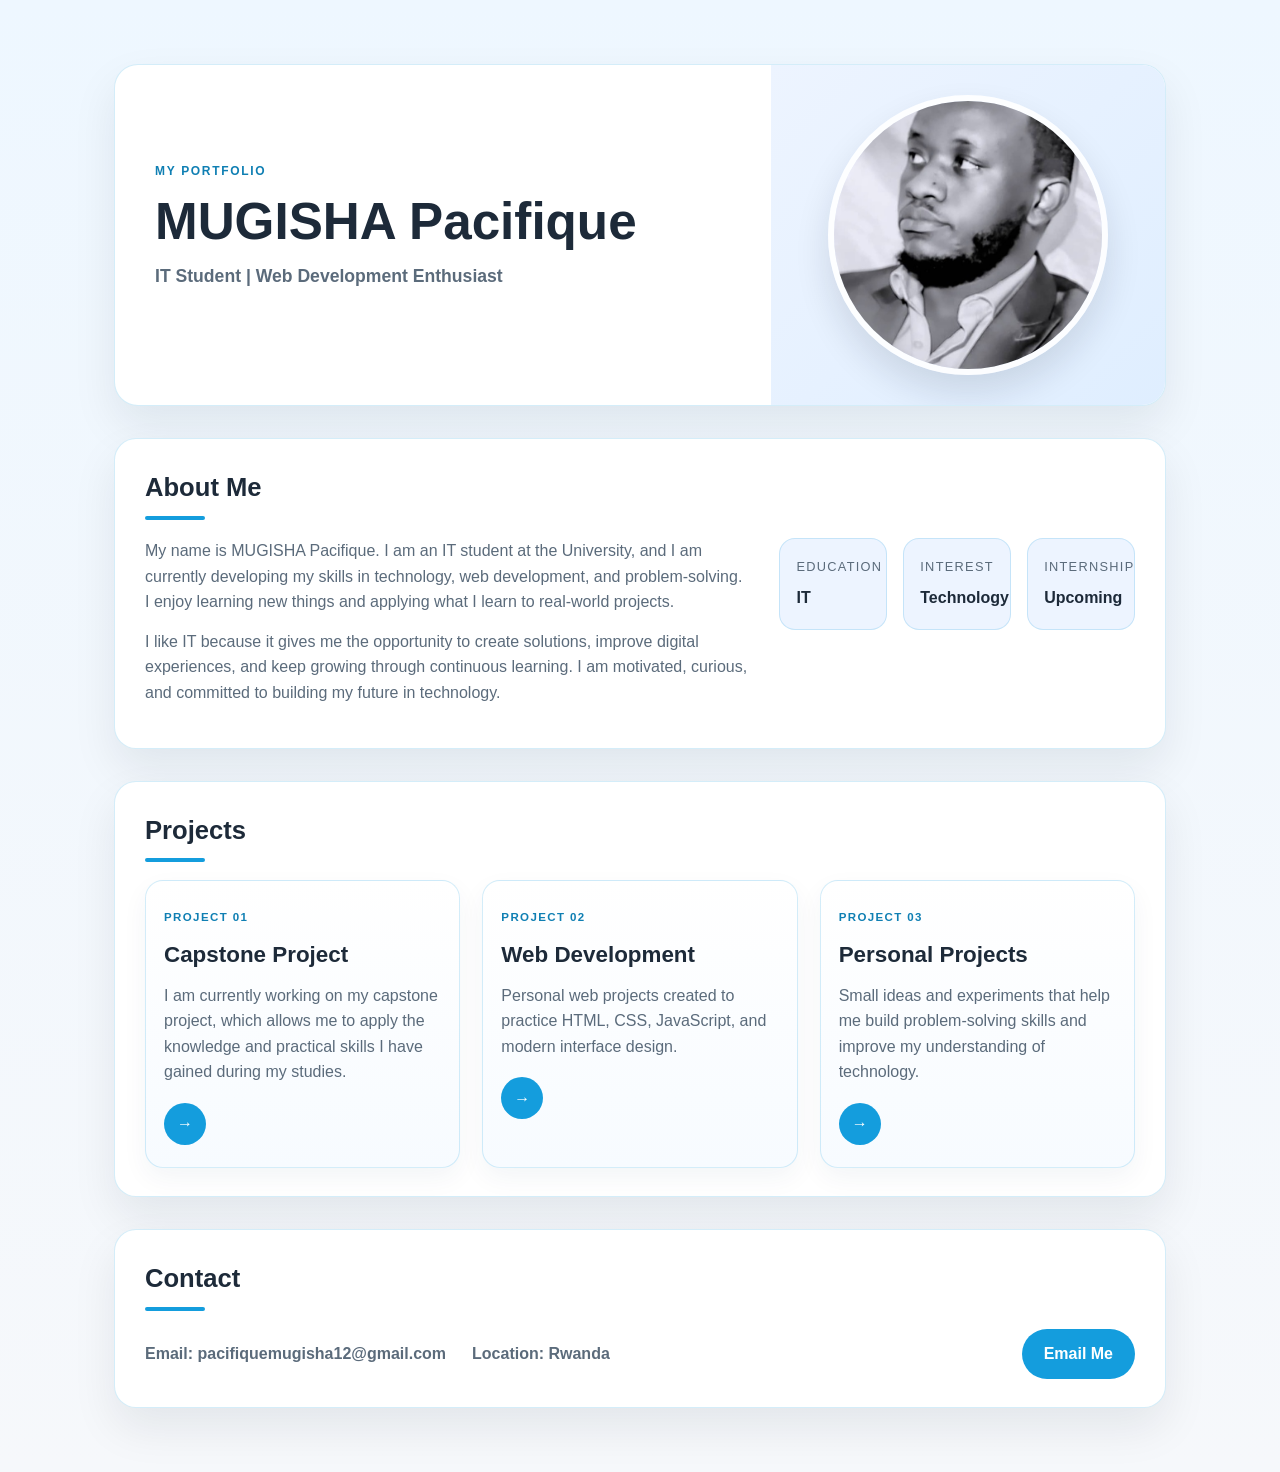
==== index.html @ 34d7d34f "Update portfolio design" ====
<!DOCTYPE html>
<html lang="en">

<head>
    <meta charset="UTF-8">
    <meta name="viewport" content="width=device-width, initial-scale=1.0">
    <title>MUGISHA Pacifique | My Portfolio</title>
    <style>
        :root {
            --bg: #f4f7fb;
            --panel: #ffffff;
            --panel-alt: #edf4ff;
            --text: #1d2a39;
            --muted: #5b6b7b;
            --primary: #149ddd;
            --primary-dark: #0f7fb3;
            --line: rgba(20, 157, 221, 0.18);
            --shadow: 0 20px 45px rgba(17, 24, 39, 0.08);
        }

        * { box-sizing: border-box; }

        html {
            scroll-behavior: smooth;
        }

        body {
            margin: 0;
            font-family: Arial, Helvetica, sans-serif;
            background: linear-gradient(180deg, #eef7ff 0%, #f6f8fb 100%);
            color: var(--text);
            line-height: 1.6;
        }

        img {
            max-width: 100%;
            display: block;
        }

        a {
            text-decoration: none;
            color: var(--primary-dark);
        }

        .portfolio-shell {
            max-width: 1100px;
            margin: 40px auto;
            padding: 24px;
        }

        .intro {
            display: grid;
            grid-template-columns: 1.5fr 0.9fr;
            align-items: center;
            background: var(--panel);
            border: 1px solid var(--line);
            border-radius: 24px;
            box-shadow: var(--shadow);
            overflow: hidden;
        }

        .title-block {
            padding: 48px 40px;
        }

        .eyebrow {
            color: var(--primary-dark);
            text-transform: uppercase;
            letter-spacing: 0.14em;
            font-weight: 700;
            font-size: 12px;
            margin: 0 0 12px;
        }

        h1 {
            font-size: clamp(2.2rem, 4vw, 4rem);
            margin: 0;
            line-height: 1.15;
            color: var(--text);
        }

        .subtitle {
            margin-top: 10px;
            font-size: 1.1rem;
            color: var(--muted);
            font-weight: 600;
        }

        .profile-card {
            position: relative;
            min-height: 260px;
            background: linear-gradient(135deg, var(--panel-alt), #dfeeff);
            display: flex;
            align-items: center;
            justify-content: center;
            padding: 30px;
        }

        .profile-card img {
            width: min(280px, 100%);
            height: 280px;
            object-fit: cover;
            border-radius: 50%;
            border: 6px solid rgba(255,255,255,0.9);
            box-shadow: 0 18px 35px rgba(17, 24, 39, 0.12);
        }

        .section {
            margin-top: 32px;
            background: var(--panel);
            border: 1px solid var(--line);
            border-radius: 22px;
            box-shadow: var(--shadow);
            padding: 28px 30px;
        }

        .section-heading {
            margin: 0 0 18px;
            font-size: clamp(1.5rem, 2vw, 2rem);
            color: var(--text);
            position: relative;
            display: inline-block;
        }

        .section-heading::after {
            content: "";
            display: block;
            width: 60px;
            height: 4px;
            background: var(--primary);
            border-radius: 99px;
            margin-top: 8px;
        }

        .about-grid {
            display: grid;
            grid-template-columns: 1.7fr 1fr;
            gap: 30px;
            align-items: start;
        }

        .about-copy p {
            color: var(--muted);
            margin: 0 0 14px;
        }

        .meta-grid {
            display: grid;
            grid-template-columns: repeat(3, minmax(0, 1fr));
            gap: 16px;
        }

        .meta-item {
            background: var(--panel-alt);
            border: 1px solid var(--line);
            border-radius: 16px;
            padding: 18px 16px;
        }

        .meta-item span {
            display: block;
            font-size: 0.8rem;
            text-transform: uppercase;
            letter-spacing: 0.1em;
            color: var(--muted);
            margin-bottom: 8px;
        }

        .meta-item strong {
            display: block;
            color: var(--text);
            font-size: 1rem;
        }

        .project-grid {
            display: grid;
            grid-template-columns: repeat(3, minmax(0, 1fr));
            gap: 22px;
        }

        .project-card {
            background: linear-gradient(180deg, #ffffff, #f7fbff);
            border: 1px solid var(--line);
            border-radius: 18px;
            padding: 22px 18px;
            box-shadow: 0 10px 26px rgba(18, 55, 94, 0.05);
        }

        .project-number {
            display: inline-block;
            margin-bottom: 10px;
            font-size: 0.72rem;
            letter-spacing: 0.12em;
            text-transform: uppercase;
            color: var(--primary-dark);
            font-weight: 700;
        }

        .project-card h3 {
            margin: 0 0 10px;
            font-size: 1.4rem;
        }

        .project-card p {
            color: var(--muted);
            margin: 0 0 18px;
        }

        .project-link {
            display: inline-flex;
            align-items: center;
            justify-content: center;
            width: 42px;
            height: 42px;
            border-radius: 50%;
            background: var(--primary);
            color: #fff;
            font-weight: bold;
            transition: 0.2s ease;
        }

        .project-link:hover {
            background: var(--primary-dark);
        }

        .contact-box {
            display: flex;
            flex-wrap: wrap;
            justify-content: space-between;
            gap: 20px;
            align-items: center;
        }

        .contact-details {
            display: flex;
            flex-wrap: wrap;
            gap: 26px;
            color: var(--muted);
        }

        .contact-details a,
        .contact-details span {
            color: var(--muted);
            font-weight: 600;
        }

        .button {
            display: inline-block;
            background: var(--primary);
            color: #fff;
            padding: 12px 22px;
            border-radius: 999px;
            font-weight: 700;
            transition: 0.2s ease;
        }

        .button:hover {
            background: var(--primary-dark);
            color: #fff;
        }

        @media (max-width: 800px) {
            .intro,
            .about-grid,
            .project-grid {
                grid-template-columns: 1fr;
            }

            .portfolio-shell {
                margin: 20px auto;
                padding: 12px;
            }

            .title-block {
                padding: 28px 22px;
            }

            .meta-grid {
                grid-template-columns: 1fr;
            }
        }
    </style>
</head>

<body>
    <main class="portfolio-shell">
        <header class="intro">
            <div class="title-block">
                <p class="eyebrow">My Portfolio</p>
                <h1>MUGISHA Pacifique</h1>
                <p class="subtitle">IT Student | Web Development Enthusiast</p>
            </div>

            <div class="profile-card">
                <img src="profile.jpeg" alt="MUGISHA Pacifique">
            </div>
        </header>

        <section class="section about">
            <h2 class="section-heading">About Me</h2>

            <div class="about-grid">
                <div class="about-copy">
                    <p>
                        My name is MUGISHA Pacifique. I am an IT student at the University,
                        and I am currently developing my skills in technology, web development,
                        and problem-solving. I enjoy learning new things and applying what I learn
                        to real-world projects.
                    </p>
                    <p>
                        I like IT because it gives me the opportunity to create solutions,
                        improve digital experiences, and keep growing through continuous learning.
                        I am motivated, curious, and committed to building my future in technology.
                    </p>
                </div>

                <div class="meta-grid">
                    <div class="meta-item">
                        <span>Education</span>
                        <strong>IT</strong>
                    </div>

                    <div class="meta-item">
                        <span>Interest</span>
                        <strong>Technology</strong>
                    </div>

                    <div class="meta-item">
                        <span>Internship</span>
                        <strong>Upcoming</strong>
                    </div>
                </div>
            </div>
        </section>

        <section class="section projects">
            <h2 class="section-heading">Projects</h2>

            <div class="project-grid">
                <article class="project-card">
                    <span class="project-number">Project 01</span>
                    <h3>Capstone Project</h3>
                    <p>
                        I am currently working on my capstone project, which allows me to
                        apply the knowledge and practical skills I have gained during my studies.
                    </p>
                    <a href="#" class="project-link" aria-label="Open capstone project">→</a>
                </article>

                <article class="project-card">
                    <span class="project-number">Project 02</span>
                    <h3>Web Development</h3>
                    <p>
                        Personal web projects created to practice HTML, CSS, JavaScript, and
                        modern interface design.
                    </p>
                    <a href="#" class="project-link" aria-label="Open web development project">→</a>
                </article>

                <article class="project-card">
                    <span class="project-number">Project 03</span>
                    <h3>Personal Projects</h3>
                    <p>
                        Small ideas and experiments that help me build problem-solving skills and
                        improve my understanding of technology.
                    </p>
                    <a href="#" class="project-link" aria-label="Open personal project">→</a>
                </article>
            </div>
        </section>

        <section class="section contact">
            <h2 class="section-heading">Contact</h2>

            <div class="contact-box">
                <div class="contact-details">
                    <span>Email: <a href="mailto:pacifiquemugisha12@gmail.com">pacifiquemugisha12@gmail.com</a></span>
                    <span>Location: Rwanda</span>
                </div>

                <a href="mailto:pacifiquemugisha12@gmail.com" class="button">Email Me</a>
            </div>
        </section>
    </main>
</body>

</html>
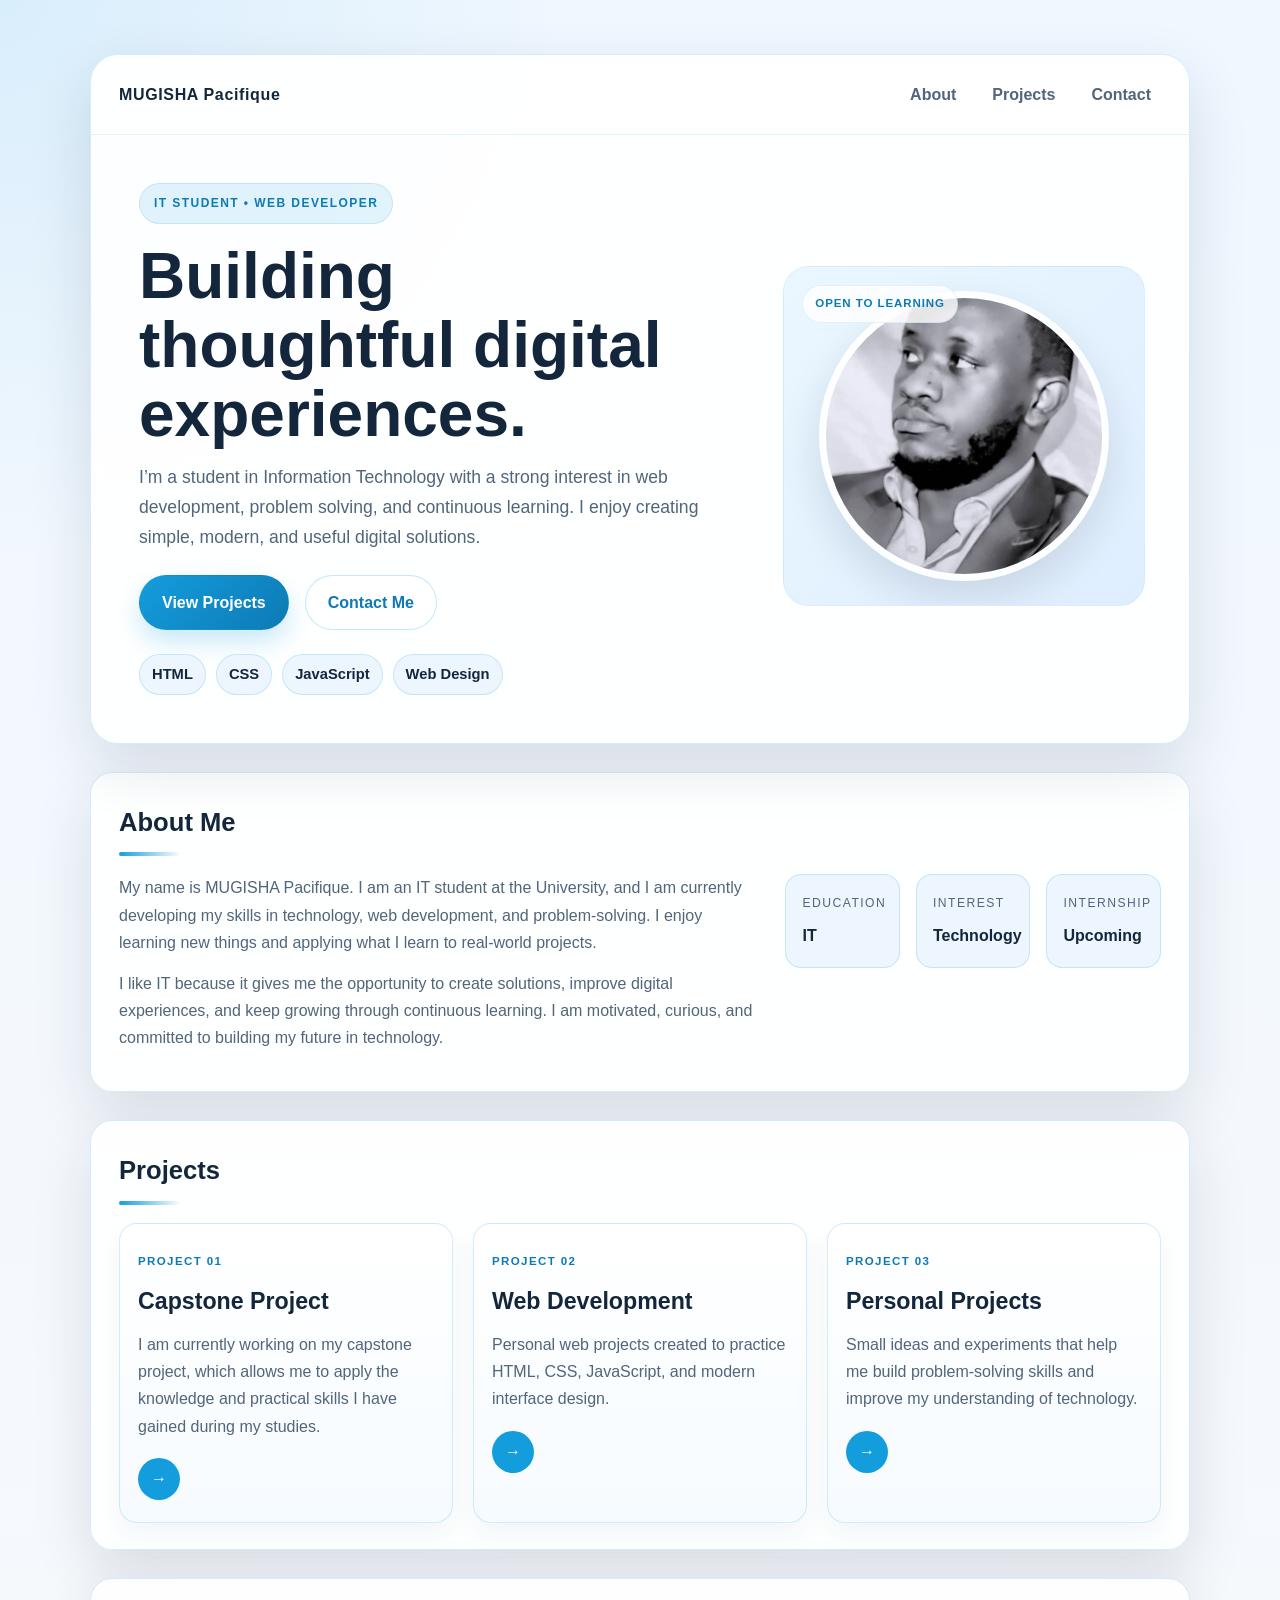
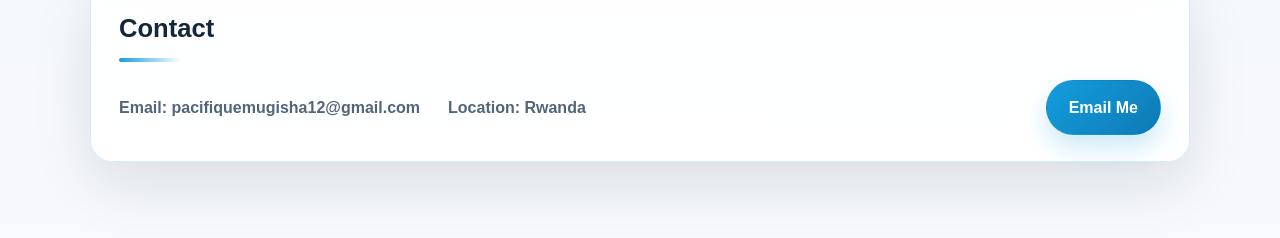
==== commit 3a659a28: "Polish portfolio and add README" ====
--- a/index.html
+++ b/index.html
@@ -7,15 +7,18 @@
     <title>MUGISHA Pacifique | My Portfolio</title>
     <style>
         :root {
-            --bg: #f4f7fb;
-            --panel: #ffffff;
-            --panel-alt: #edf4ff;
-            --text: #1d2a39;
-            --muted: #5b6b7b;
+            --bg: #f3f7fb;
+            --panel: rgba(255, 255, 255, 0.9);
+            --panel-strong: #ffffff;
+            --panel-alt: #edf5ff;
+            --text: #14263b;
+            --muted: #52657a;
             --primary: #149ddd;
-            --primary-dark: #0f7fb3;
+            --primary-strong: #0d7ab4;
+            --primary-soft: rgba(20, 157, 221, 0.12);
             --line: rgba(20, 157, 221, 0.18);
-            --shadow: 0 20px 45px rgba(17, 24, 39, 0.08);
+            --shadow: 0 22px 60px rgba(15, 36, 60, 0.12);
+            --radius: 22px;
         }
 
         * { box-sizing: border-box; }
@@ -27,9 +30,11 @@
         body {
             margin: 0;
             font-family: Arial, Helvetica, sans-serif;
-            background: linear-gradient(180deg, #eef7ff 0%, #f6f8fb 100%);
+            background:
+                radial-gradient(circle at top left, rgba(20,157,221,0.10), transparent 25%),
+                linear-gradient(180deg, #eff7ff 0%, #f7f9fc 100%);
             color: var(--text);
-            line-height: 1.6;
+            line-height: 1.7;
         }
 
         img {
@@ -39,84 +44,209 @@
 
         a {
             text-decoration: none;
-            color: var(--primary-dark);
+            color: var(--primary-strong);
         }
 
         .portfolio-shell {
-            max-width: 1100px;
-            margin: 40px auto;
-            padding: 24px;
+            max-width: 1140px;
+            margin: 36px auto;
+            padding: 18px 20px 40px;
         }
 
         .intro {
-            display: grid;
-            grid-template-columns: 1.5fr 0.9fr;
-            align-items: center;
             background: var(--panel);
             border: 1px solid var(--line);
-            border-radius: 24px;
+            border-radius: 28px;
             box-shadow: var(--shadow);
             overflow: hidden;
+            backdrop-filter: blur(6px);
+        }
+
+        .topbar {
+            display: flex;
+            align-items: center;
+            justify-content: space-between;
+            gap: 18px;
+            padding: 18px 28px;
+            border-bottom: 1px solid rgba(20, 157, 221, 0.12);
+            background: rgba(255,255,255,0.42);
+        }
+
+        .brand {
+            font-weight: 800;
+            letter-spacing: 0.04em;
+            color: var(--text);
+        }
+
+        .nav-links {
+            display: flex;
+            gap: 16px;
+            flex-wrap: wrap;
+        }
+
+        .nav-links a {
+            color: var(--muted);
+            font-weight: 600;
+            padding: 8px 10px;
+            border-radius: 999px;
+            transition: all 0.2s ease;
+        }
+
+        .nav-links a:hover {
+            background: var(--primary-soft);
+            color: var(--primary-strong);
+        }
+
+        .hero-grid {
+            display: grid;
+            grid-template-columns: 1.5fr 0.95fr;
+            align-items: center;
+            gap: 14px;
+            padding: 18px 24px 24px;
         }
 
         .title-block {
-            padding: 48px 40px;
+            padding: 30px 24px 24px;
         }
 
         .eyebrow {
-            color: var(--primary-dark);
+            display: inline-block;
+            background: var(--primary-soft);
+            color: var(--primary-strong);
+            border: 1px solid rgba(20,157,221,0.14);
+            border-radius: 999px;
+            padding: 9px 14px;
+            font-size: 12px;
+            font-weight: 700;
+            letter-spacing: 0.12em;
             text-transform: uppercase;
-            letter-spacing: 0.14em;
+            margin-bottom: 18px;
+        }
+
+        h1 {
+            font-size: clamp(2.3rem, 5vw, 4.2rem);
+            line-height: 1.08;
+            margin: 0;
+            color: var(--text);
+        }
+
+        .subtitle {
+            margin-top: 14px;
+            font-size: 1.1rem;
+            color: var(--muted);
+            max-width: 640px;
+            font-weight: 500;
+        }
+
+        .cta-row {
+            display: flex;
+            align-items: center;
+            flex-wrap: wrap;
+            gap: 16px;
+            margin-top: 22px;
+        }
+
+        .button {
+            display: inline-flex;
+            align-items: center;
+            justify-content: center;
+            padding: 13px 22px;
+            border-radius: 999px;
             font-weight: 700;
-            font-size: 12px;
-            margin: 0 0 12px;
-        }
-
-        h1 {
-            font-size: clamp(2.2rem, 4vw, 4rem);
-            margin: 0;
-            line-height: 1.15;
+            transition: 0.2s ease;
+            border: 1px solid transparent;
+        }
+
+        .button.primary {
+            background: linear-gradient(135deg, var(--primary), var(--primary-strong));
+            color: #fff;
+            box-shadow: 0 12px 25px rgba(20,157,221,0.22);
+        }
+
+        .button.primary:hover {
+            transform: translateY(-1px);
+            box-shadow: 0 14px 28px rgba(20,157,221,0.28);
+        }
+
+        .button.ghost {
+            border-color: rgba(20,157,221,0.24);
+            background: rgba(255,255,255,0.7);
+            color: var(--primary-strong);
+        }
+
+        .button.ghost:hover {
+            background: var(--primary-soft);
+        }
+
+        .highlights {
+            list-style: none;
+            display: flex;
+            flex-wrap: wrap;
+            gap: 10px;
+            padding: 0;
+            margin: 24px 0 0;
+        }
+
+        .highlights li {
+            background: var(--panel-alt);
+            border: 1px solid var(--line);
             color: var(--text);
-        }
-
-        .subtitle {
-            margin-top: 10px;
-            font-size: 1.1rem;
-            color: var(--muted);
             font-weight: 600;
+            padding: 7px 12px;
+            border-radius: 999px;
+            font-size: 0.92rem;
         }
 
         .profile-card {
             position: relative;
-            min-height: 260px;
-            background: linear-gradient(135deg, var(--panel-alt), #dfeeff);
+            min-height: 300px;
             display: flex;
             align-items: center;
             justify-content: center;
-            padding: 30px;
+            padding: 24px;
+            background: linear-gradient(135deg, #eaf7ff, #dfeeff);
+            border-radius: 26px;
+            border: 1px solid rgba(20,157,221,0.08);
+            margin: 20px;
+            overflow: hidden;
+        }
+
+        .badge {
+            position: absolute;
+            top: 18px;
+            left: 18px;
+            background: rgba(255,255,255,0.8);
+            color: var(--primary-strong);
+            border: 1px solid rgba(20,157,221,0.12);
+            padding: 8px 12px;
+            border-radius: 999px;
+            font-size: 0.72rem;
+            font-weight: 700;
+            letter-spacing: 0.08em;
+            text-transform: uppercase;
         }
 
         .profile-card img {
-            width: min(280px, 100%);
-            height: 280px;
+            width: min(290px, 100%);
+            height: 290px;
             object-fit: cover;
             border-radius: 50%;
-            border: 6px solid rgba(255,255,255,0.9);
-            box-shadow: 0 18px 35px rgba(17, 24, 39, 0.12);
+            border: 7px solid rgba(255,255,255,0.94);
+            box-shadow: 0 18px 40px rgba(17, 24, 39, 0.12);
         }
 
         .section {
-            margin-top: 32px;
+            margin-top: 28px;
             background: var(--panel);
             border: 1px solid var(--line);
-            border-radius: 22px;
+            border-radius: var(--radius);
             box-shadow: var(--shadow);
-            padding: 28px 30px;
+            padding: 28px 28px 26px;
         }
 
         .section-heading {
             margin: 0 0 18px;
-            font-size: clamp(1.5rem, 2vw, 2rem);
+            font-size: clamp(1.6rem, 2vw, 2.1rem);
             color: var(--text);
             position: relative;
             display: inline-block;
@@ -125,17 +255,17 @@
         .section-heading::after {
             content: "";
             display: block;
-            width: 60px;
+            width: 62px;
             height: 4px;
-            background: var(--primary);
-            border-radius: 99px;
+            background: linear-gradient(90deg, var(--primary), transparent);
+            border-radius: 999px;
             margin-top: 8px;
         }
 
         .about-grid {
             display: grid;
             grid-template-columns: 1.7fr 1fr;
-            gap: 30px;
+            gap: 28px;
             align-items: start;
         }
 
@@ -159,9 +289,9 @@
 
         .meta-item span {
             display: block;
-            font-size: 0.8rem;
+            font-size: 0.76rem;
             text-transform: uppercase;
-            letter-spacing: 0.1em;
+            letter-spacing: 0.12em;
             color: var(--muted);
             margin-bottom: 8px;
         }
@@ -175,15 +305,21 @@
         .project-grid {
             display: grid;
             grid-template-columns: repeat(3, minmax(0, 1fr));
-            gap: 22px;
+            gap: 20px;
         }
 
         .project-card {
-            background: linear-gradient(180deg, #ffffff, #f7fbff);
+            background: linear-gradient(180deg, #fff, #f6fbff);
             border: 1px solid var(--line);
             border-radius: 18px;
             padding: 22px 18px;
-            box-shadow: 0 10px 26px rgba(18, 55, 94, 0.05);
+            box-shadow: 0 12px 26px rgba(18, 55, 94, 0.05);
+            transition: transform 0.2s ease, box-shadow 0.2s ease;
+        }
+
+        .project-card:hover {
+            transform: translateY(-3px);
+            box-shadow: 0 18px 28px rgba(18, 55, 94, 0.08);
         }
 
         .project-number {
@@ -192,13 +328,13 @@
             font-size: 0.72rem;
             letter-spacing: 0.12em;
             text-transform: uppercase;
-            color: var(--primary-dark);
-            font-weight: 700;
+            color: var(--primary-strong);
+            font-weight: 800;
         }
 
         .project-card h3 {
             margin: 0 0 10px;
-            font-size: 1.4rem;
+            font-size: 1.45rem;
         }
 
         .project-card p {
@@ -220,59 +356,49 @@
         }
 
         .project-link:hover {
-            background: var(--primary-dark);
+            background: var(--primary-strong);
         }
 
         .contact-box {
             display: flex;
+            align-items: center;
+            justify-content: space-between;
+            gap: 18px;
             flex-wrap: wrap;
-            justify-content: space-between;
-            gap: 20px;
-            align-items: center;
         }
 
         .contact-details {
             display: flex;
             flex-wrap: wrap;
-            gap: 26px;
-            color: var(--muted);
+            gap: 16px 28px;
+            color: var(--muted);
+            font-weight: 600;
         }
 
         .contact-details a,
         .contact-details span {
             color: var(--muted);
-            font-weight: 600;
-        }
-
-        .button {
-            display: inline-block;
-            background: var(--primary);
-            color: #fff;
-            padding: 12px 22px;
-            border-radius: 999px;
-            font-weight: 700;
-            transition: 0.2s ease;
-        }
-
-        .button:hover {
-            background: var(--primary-dark);
-            color: #fff;
-        }
-
-        @media (max-width: 800px) {
-            .intro,
+        }
+
+        @media (max-width: 860px) {
+            .hero-grid,
             .about-grid,
             .project-grid {
                 grid-template-columns: 1fr;
             }
 
+            .topbar {
+                flex-direction: column;
+                align-items: flex-start;
+            }
+
             .portfolio-shell {
-                margin: 20px auto;
+                margin: 18px auto;
                 padding: 12px;
             }
 
             .title-block {
-                padding: 28px 22px;
+                padding: 16px 8px 6px;
             }
 
             .meta-grid {
@@ -285,18 +411,45 @@
 <body>
     <main class="portfolio-shell">
         <header class="intro">
-            <div class="title-block">
-                <p class="eyebrow">My Portfolio</p>
-                <h1>MUGISHA Pacifique</h1>
-                <p class="subtitle">IT Student | Web Development Enthusiast</p>
-            </div>
-
-            <div class="profile-card">
-                <img src="profile.jpeg" alt="MUGISHA Pacifique">
+            <nav class="topbar" aria-label="Main navigation">
+                <div class="brand">MUGISHA Pacifique</div>
+                <div class="nav-links">
+                    <a href="#about">About</a>
+                    <a href="#projects">Projects</a>
+                    <a href="#contact">Contact</a>
+                </div>
+            </nav>
+
+            <div class="hero-grid">
+                <div class="title-block">
+                    <span class="eyebrow">IT Student • Web Developer</span>
+                    <h1>Building thoughtful digital experiences.</h1>
+                    <p class="subtitle">
+                        I’m a student in Information Technology with a strong interest in web development,
+                        problem solving, and continuous learning. I enjoy creating simple, modern, and useful digital solutions.
+                    </p>
+
+                    <div class="cta-row">
+                        <a href="#projects" class="button primary">View Projects</a>
+                        <a href="mailto:pacifiquemugisha12@gmail.com" class="button ghost">Contact Me</a>
+                    </div>
+
+                    <ul class="highlights" aria-label="Skills and interests">
+                        <li>HTML</li>
+                        <li>CSS</li>
+                        <li>JavaScript</li>
+                        <li>Web Design</li>
+                    </ul>
+                </div>
+
+                <div class="profile-card">
+                    <div class="badge">Open to learning</div>
+                    <img src="profile.jpeg" alt="MUGISHA Pacifique">
+                </div>
             </div>
         </header>
 
-        <section class="section about">
+        <section id="about" class="section about">
             <h2 class="section-heading">About Me</h2>
 
             <div class="about-grid">
@@ -333,7 +486,7 @@
             </div>
         </section>
 
-        <section class="section projects">
+        <section id="projects" class="section projects">
             <h2 class="section-heading">Projects</h2>
 
             <div class="project-grid">
@@ -369,7 +522,7 @@
             </div>
         </section>
 
-        <section class="section contact">
+        <section id="contact" class="section contact">
             <h2 class="section-heading">Contact</h2>
 
             <div class="contact-box">
@@ -378,7 +531,7 @@
                     <span>Location: Rwanda</span>
                 </div>
 
-                <a href="mailto:pacifiquemugisha12@gmail.com" class="button">Email Me</a>
+                <a href="mailto:pacifiquemugisha12@gmail.com" class="button primary">Email Me</a>
             </div>
         </section>
     </main>
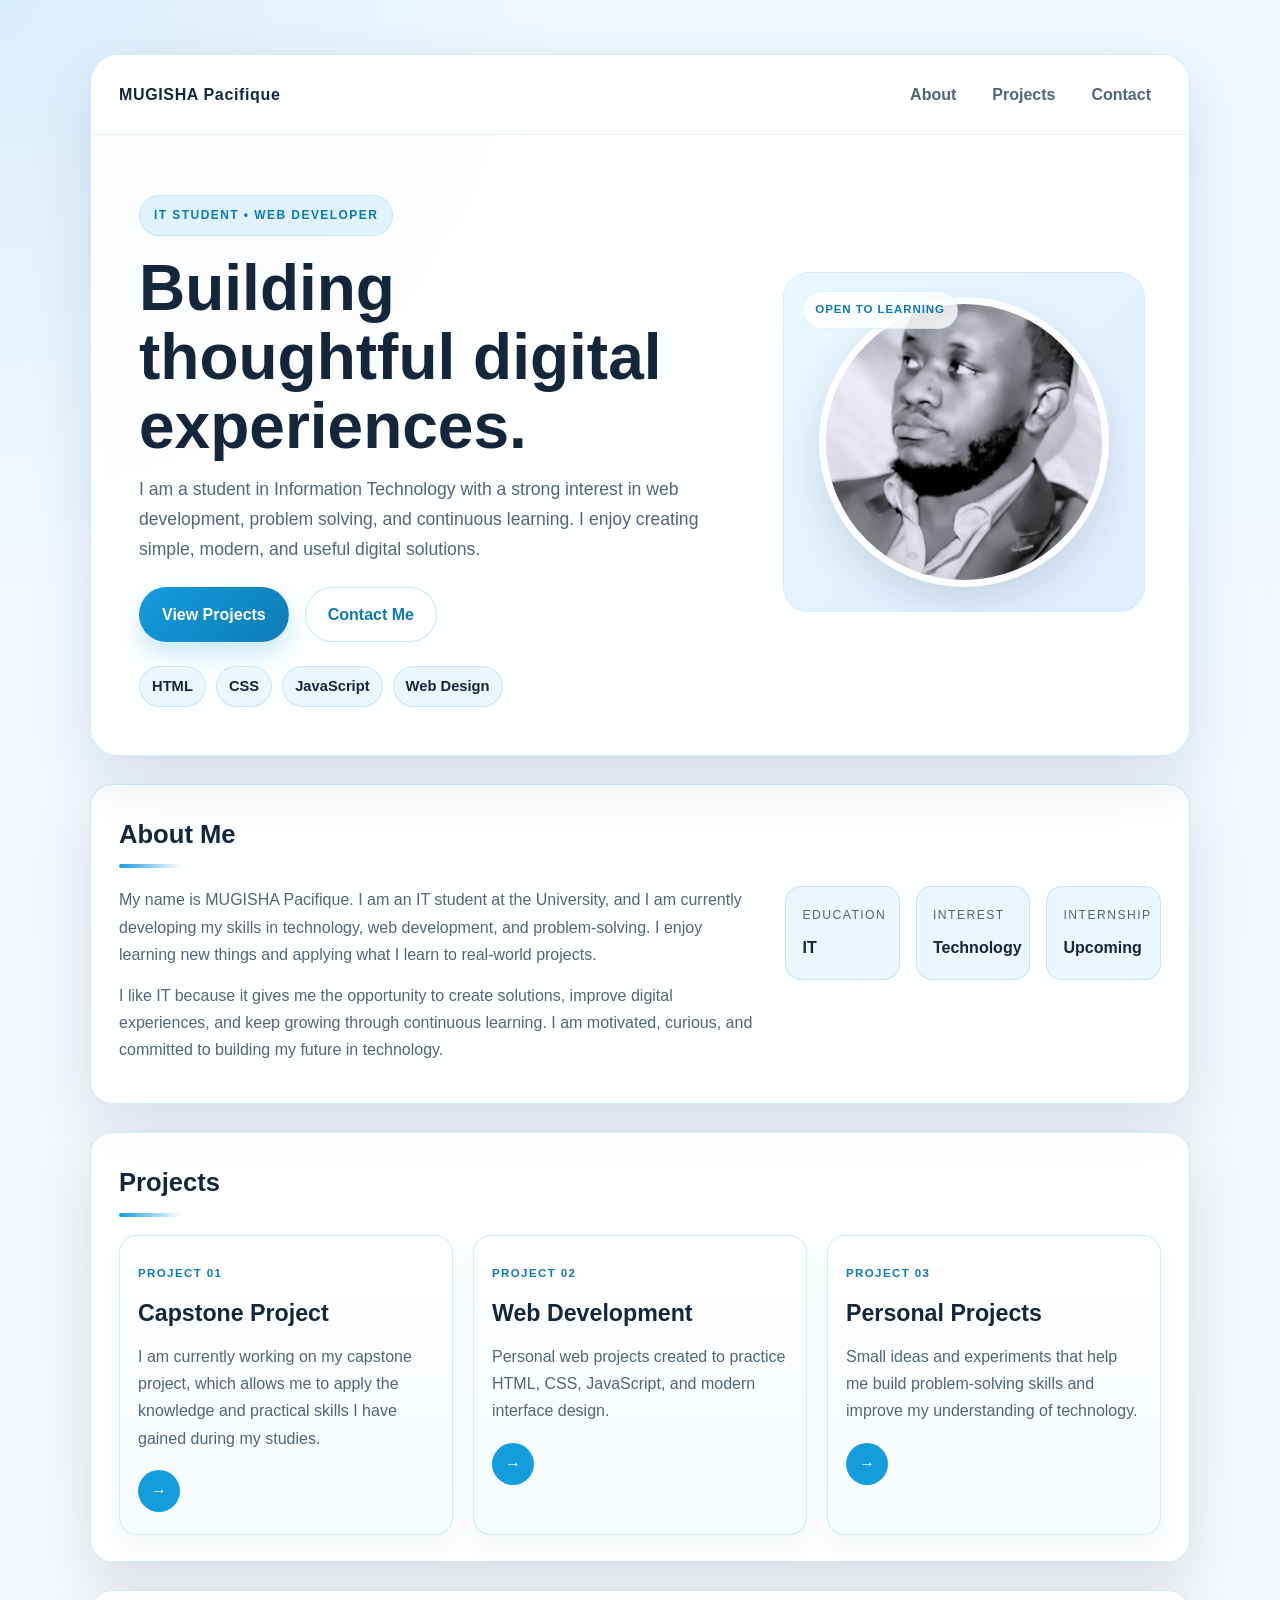
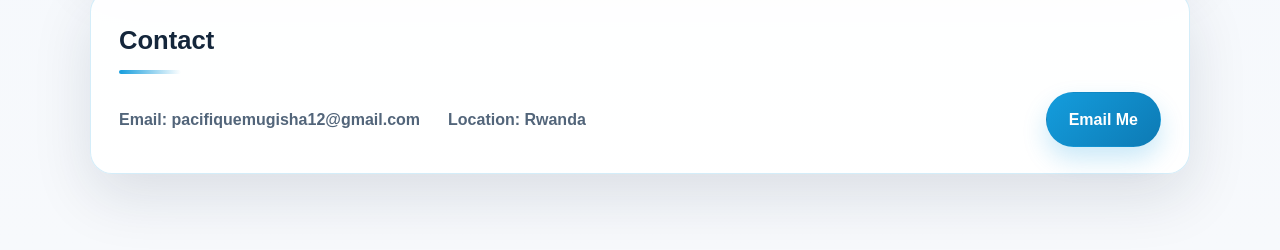
==== commit bb0fefb2: "Align portfolio with reference structure" ====
--- a/index.html
+++ b/index.html
@@ -409,29 +409,29 @@
 </head>
 
 <body>
-    <main class="portfolio-shell">
+    <div class="portfolio-shell">
         <header class="intro">
-            <nav class="topbar" aria-label="Main navigation">
+            <div class="topbar">
                 <div class="brand">MUGISHA Pacifique</div>
-                <div class="nav-links">
+                <nav class="nav-links" aria-label="Main navigation">
                     <a href="#about">About</a>
                     <a href="#projects">Projects</a>
                     <a href="#contact">Contact</a>
-                </div>
-            </nav>
+                </nav>
+            </div>
 
             <div class="hero-grid">
                 <div class="title-block">
-                    <span class="eyebrow">IT Student • Web Developer</span>
+                    <p class="eyebrow">IT Student • Web Developer</p>
                     <h1>Building thoughtful digital experiences.</h1>
                     <p class="subtitle">
-                        I’m a student in Information Technology with a strong interest in web development,
+                        I am a student in Information Technology with a strong interest in web development,
                         problem solving, and continuous learning. I enjoy creating simple, modern, and useful digital solutions.
                     </p>
 
                     <div class="cta-row">
-                        <a href="#projects" class="button primary">View Projects</a>
-                        <a href="mailto:pacifiquemugisha12@gmail.com" class="button ghost">Contact Me</a>
+                        <a class="button primary" href="#projects">View Projects</a>
+                        <a class="button ghost" href="mailto:pacifiquemugisha12@gmail.com">Contact Me</a>
                     </div>
 
                     <ul class="highlights" aria-label="Skills and interests">
@@ -443,15 +443,14 @@
                 </div>
 
                 <div class="profile-card">
-                    <div class="badge">Open to learning</div>
-                    <img src="profile.jpeg" alt="MUGISHA Pacifique">
+                    <span class="badge">Open to learning</span>
+                    <img src="profile.jpeg" alt="MUGISHA Pacifique" />
                 </div>
             </div>
         </header>
 
         <section id="about" class="section about">
             <h2 class="section-heading">About Me</h2>
-
             <div class="about-grid">
                 <div class="about-copy">
                     <p>
@@ -472,12 +471,10 @@
                         <span>Education</span>
                         <strong>IT</strong>
                     </div>
-
                     <div class="meta-item">
                         <span>Interest</span>
                         <strong>Technology</strong>
                     </div>
-
                     <div class="meta-item">
                         <span>Internship</span>
                         <strong>Upcoming</strong>
@@ -488,7 +485,6 @@
 
         <section id="projects" class="section projects">
             <h2 class="section-heading">Projects</h2>
-
             <div class="project-grid">
                 <article class="project-card">
                     <span class="project-number">Project 01</span>
@@ -524,17 +520,15 @@
 
         <section id="contact" class="section contact">
             <h2 class="section-heading">Contact</h2>
-
             <div class="contact-box">
                 <div class="contact-details">
                     <span>Email: <a href="mailto:pacifiquemugisha12@gmail.com">pacifiquemugisha12@gmail.com</a></span>
                     <span>Location: Rwanda</span>
                 </div>
-
                 <a href="mailto:pacifiquemugisha12@gmail.com" class="button primary">Email Me</a>
             </div>
         </section>
-    </main>
+    </div>
 </body>
 
 </html>
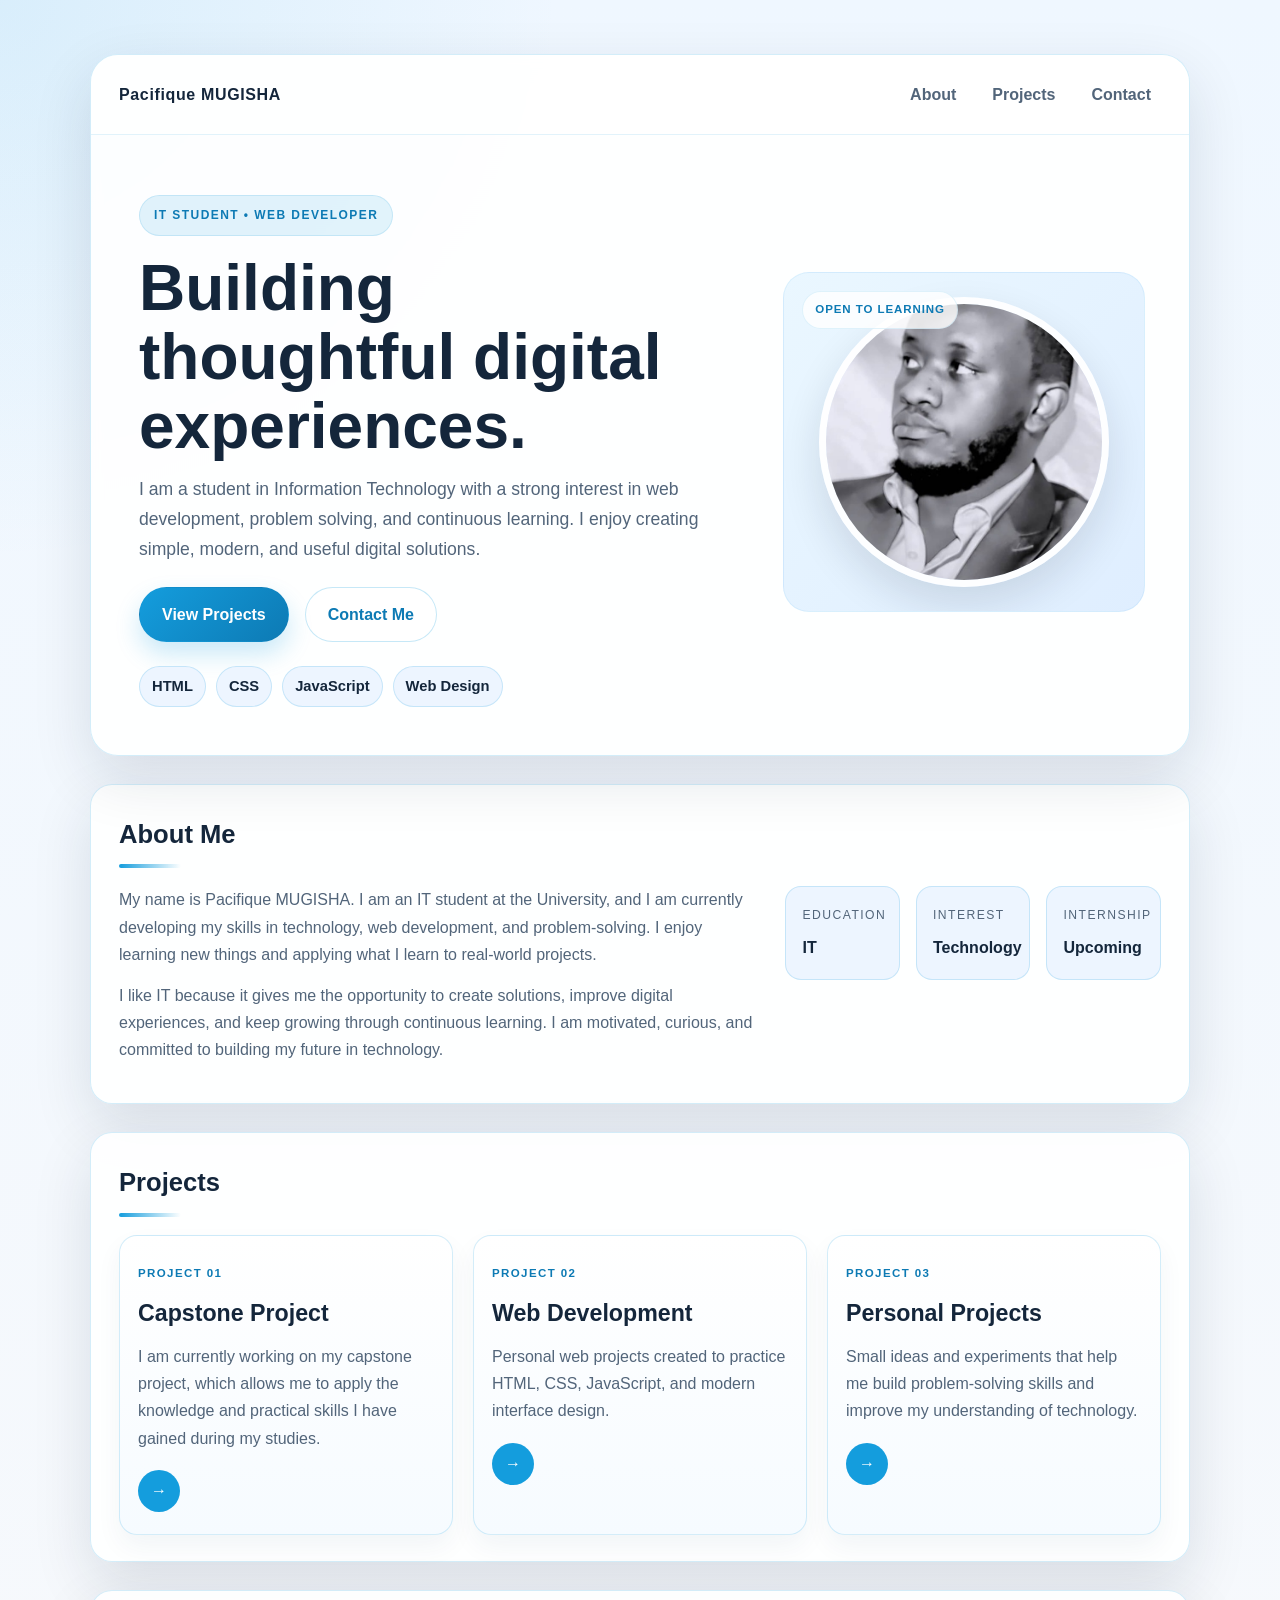
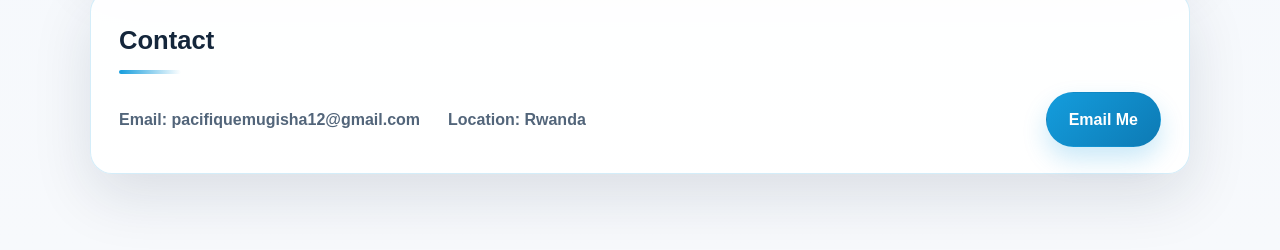
==== commit b5bb7acd: "Finalize portfolio landing page" ====
--- a/index.html
+++ b/index.html
@@ -4,7 +4,7 @@
 <head>
     <meta charset="UTF-8">
     <meta name="viewport" content="width=device-width, initial-scale=1.0">
-    <title>MUGISHA Pacifique | My Portfolio</title>
+    <title>Pacifique MUGISHA | My Portfolio</title>
     <style>
         :root {
             --bg: #f3f7fb;
@@ -412,7 +412,7 @@
     <div class="portfolio-shell">
         <header class="intro">
             <div class="topbar">
-                <div class="brand">MUGISHA Pacifique</div>
+                <div class="brand">Pacifique MUGISHA</div>
                 <nav class="nav-links" aria-label="Main navigation">
                     <a href="#about">About</a>
                     <a href="#projects">Projects</a>
@@ -444,7 +444,7 @@
 
                 <div class="profile-card">
                     <span class="badge">Open to learning</span>
-                    <img src="profile.jpeg" alt="MUGISHA Pacifique" />
+                    <img src="profile.jpeg" alt="Pacifique MUGISHA" />
                 </div>
             </div>
         </header>
@@ -454,7 +454,7 @@
             <div class="about-grid">
                 <div class="about-copy">
                     <p>
-                        My name is MUGISHA Pacifique. I am an IT student at the University,
+                        My name is Pacifique MUGISHA. I am an IT student at the University,
                         and I am currently developing my skills in technology, web development,
                         and problem-solving. I enjoy learning new things and applying what I learn
                         to real-world projects.
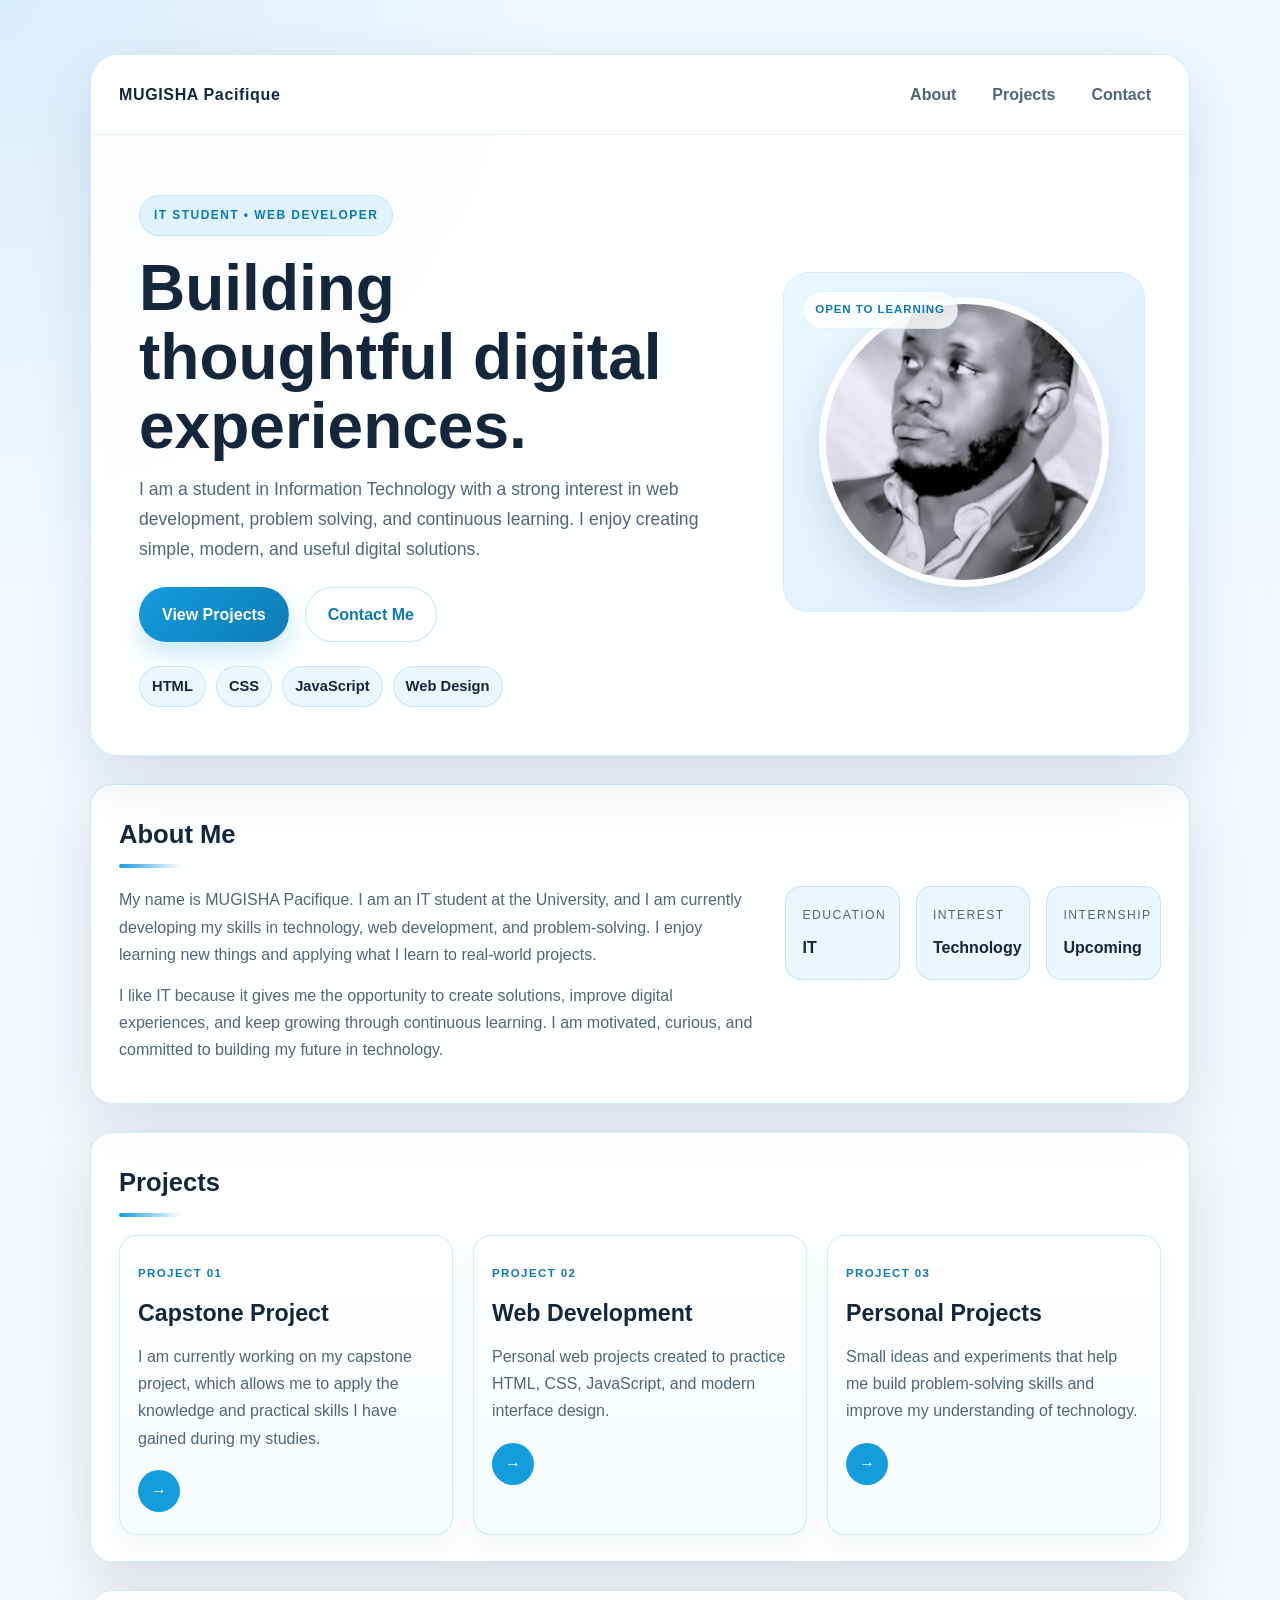
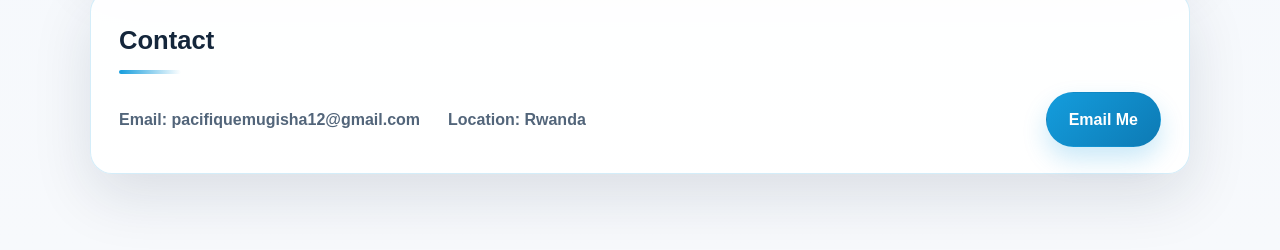
==== commit 57f4dfd4: "Publish latest portfolio site" ====
--- a/index.html
+++ b/index.html
@@ -4,7 +4,7 @@
 <head>
     <meta charset="UTF-8">
     <meta name="viewport" content="width=device-width, initial-scale=1.0">
-    <title>Pacifique MUGISHA | My Portfolio</title>
+    <title>MUGISHA Pacifique | My Portfolio</title>
     <style>
         :root {
             --bg: #f3f7fb;
@@ -412,7 +412,7 @@
     <div class="portfolio-shell">
         <header class="intro">
             <div class="topbar">
-                <div class="brand">Pacifique MUGISHA</div>
+                <div class="brand">MUGISHA Pacifique</div>
                 <nav class="nav-links" aria-label="Main navigation">
                     <a href="#about">About</a>
                     <a href="#projects">Projects</a>
@@ -444,7 +444,7 @@
 
                 <div class="profile-card">
                     <span class="badge">Open to learning</span>
-                    <img src="profile.jpeg" alt="Pacifique MUGISHA" />
+                    <img src="profile.jpeg" alt="MUGISHA Pacifique" />
                 </div>
             </div>
         </header>
@@ -454,7 +454,7 @@
             <div class="about-grid">
                 <div class="about-copy">
                     <p>
-                        My name is Pacifique MUGISHA. I am an IT student at the University,
+                        My name is MUGISHA Pacifique. I am an IT student at the University,
                         and I am currently developing my skills in technology, web development,
                         and problem-solving. I enjoy learning new things and applying what I learn
                         to real-world projects.
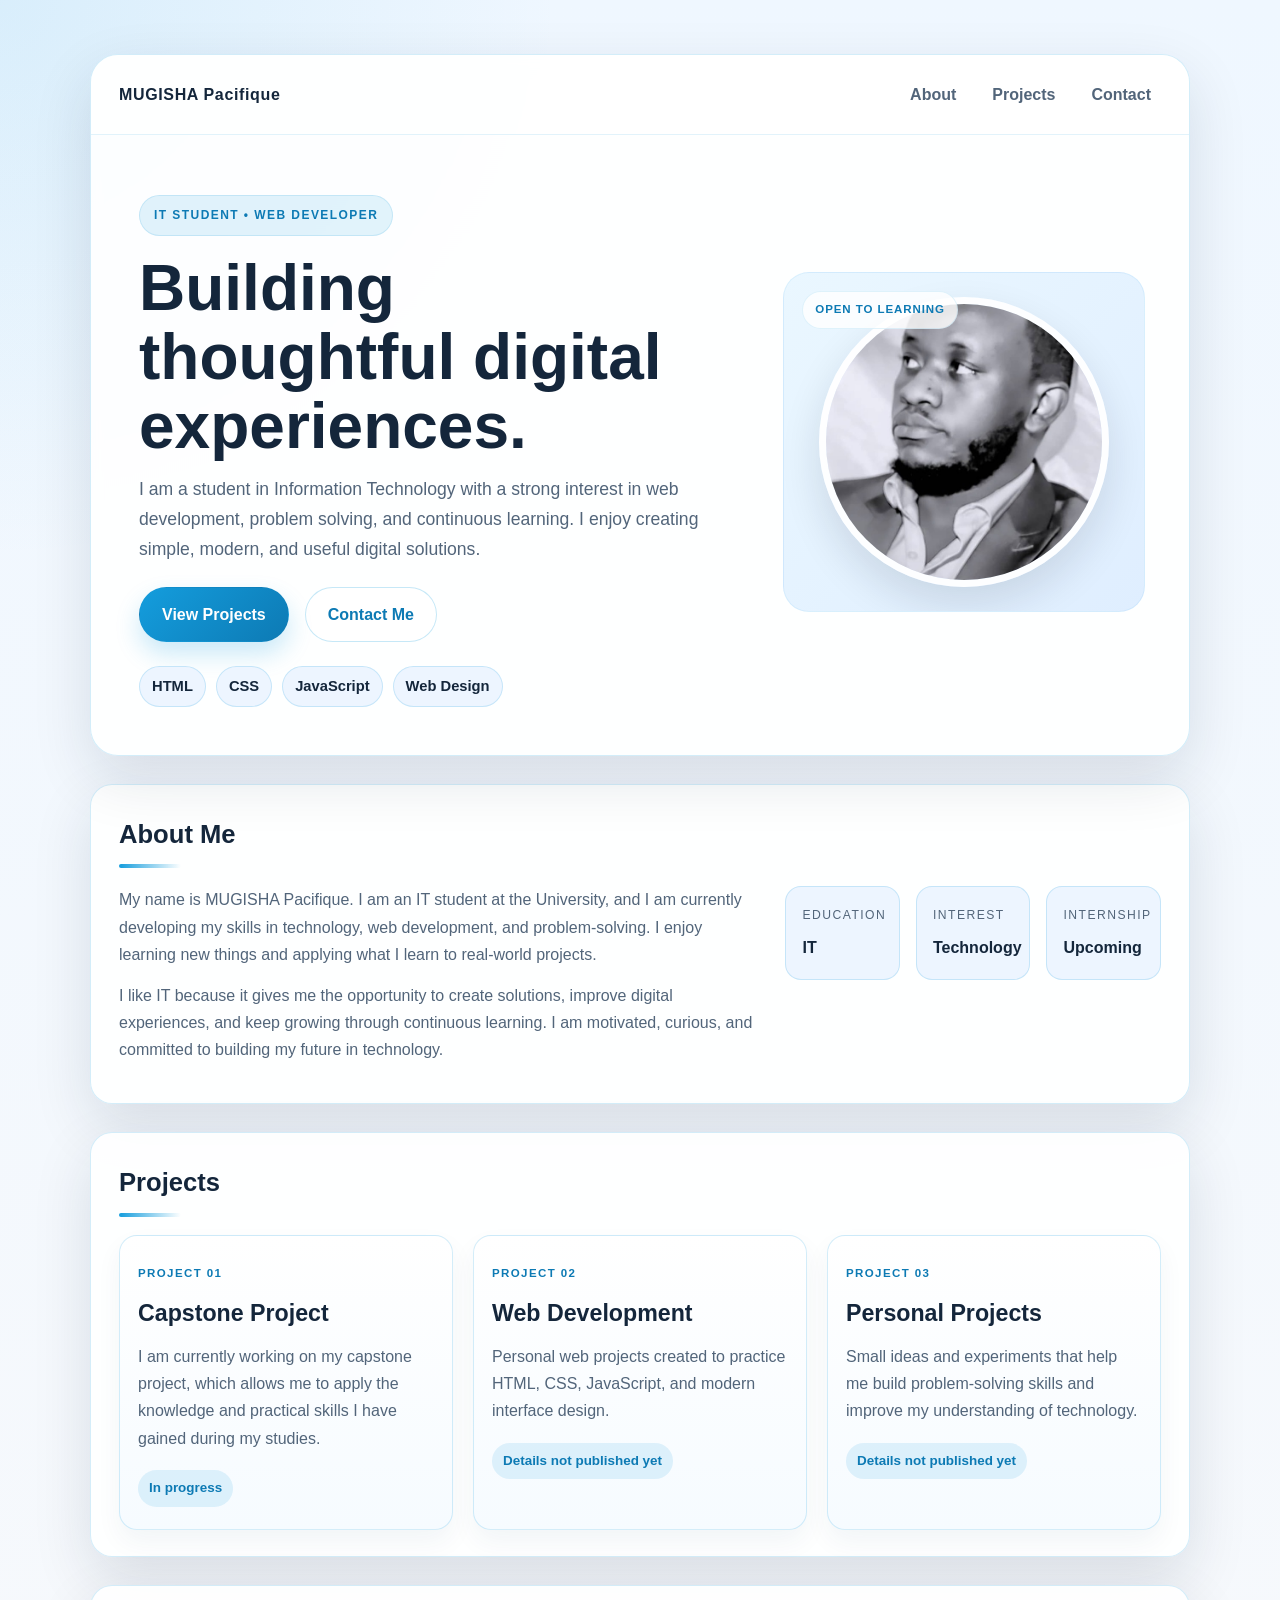
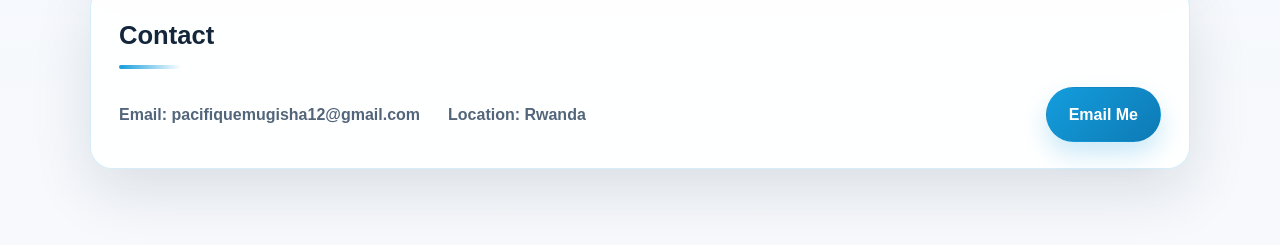
==== commit 1d42dc4c: "Replace placeholder project links with status" ====
--- a/index.html
+++ b/index.html
@@ -342,21 +342,15 @@
             margin: 0 0 18px;
         }
 
-        .project-link {
+        .project-status {
             display: inline-flex;
             align-items: center;
-            justify-content: center;
-            width: 42px;
-            height: 42px;
-            border-radius: 50%;
-            background: var(--primary);
-            color: #fff;
-            font-weight: bold;
-            transition: 0.2s ease;
-        }
-
-        .project-link:hover {
-            background: var(--primary-strong);
+            padding: 7px 11px;
+            border-radius: 999px;
+            background: var(--primary-soft);
+            color: var(--primary-strong);
+            font-size: 0.84rem;
+            font-weight: 700;
         }
 
         .contact-box {
@@ -493,7 +487,7 @@
                         I am currently working on my capstone project, which allows me to
                         apply the knowledge and practical skills I have gained during my studies.
                     </p>
-                    <a href="#" class="project-link" aria-label="Open capstone project">→</a>
+                    <span class="project-status">In progress</span>
                 </article>
 
                 <article class="project-card">
@@ -503,7 +497,7 @@
                         Personal web projects created to practice HTML, CSS, JavaScript, and
                         modern interface design.
                     </p>
-                    <a href="#" class="project-link" aria-label="Open web development project">→</a>
+                    <span class="project-status">Details not published yet</span>
                 </article>
 
                 <article class="project-card">
@@ -513,7 +507,7 @@
                         Small ideas and experiments that help me build problem-solving skills and
                         improve my understanding of technology.
                     </p>
-                    <a href="#" class="project-link" aria-label="Open personal project">→</a>
+                    <span class="project-status">Details not published yet</span>
                 </article>
             </div>
         </section>
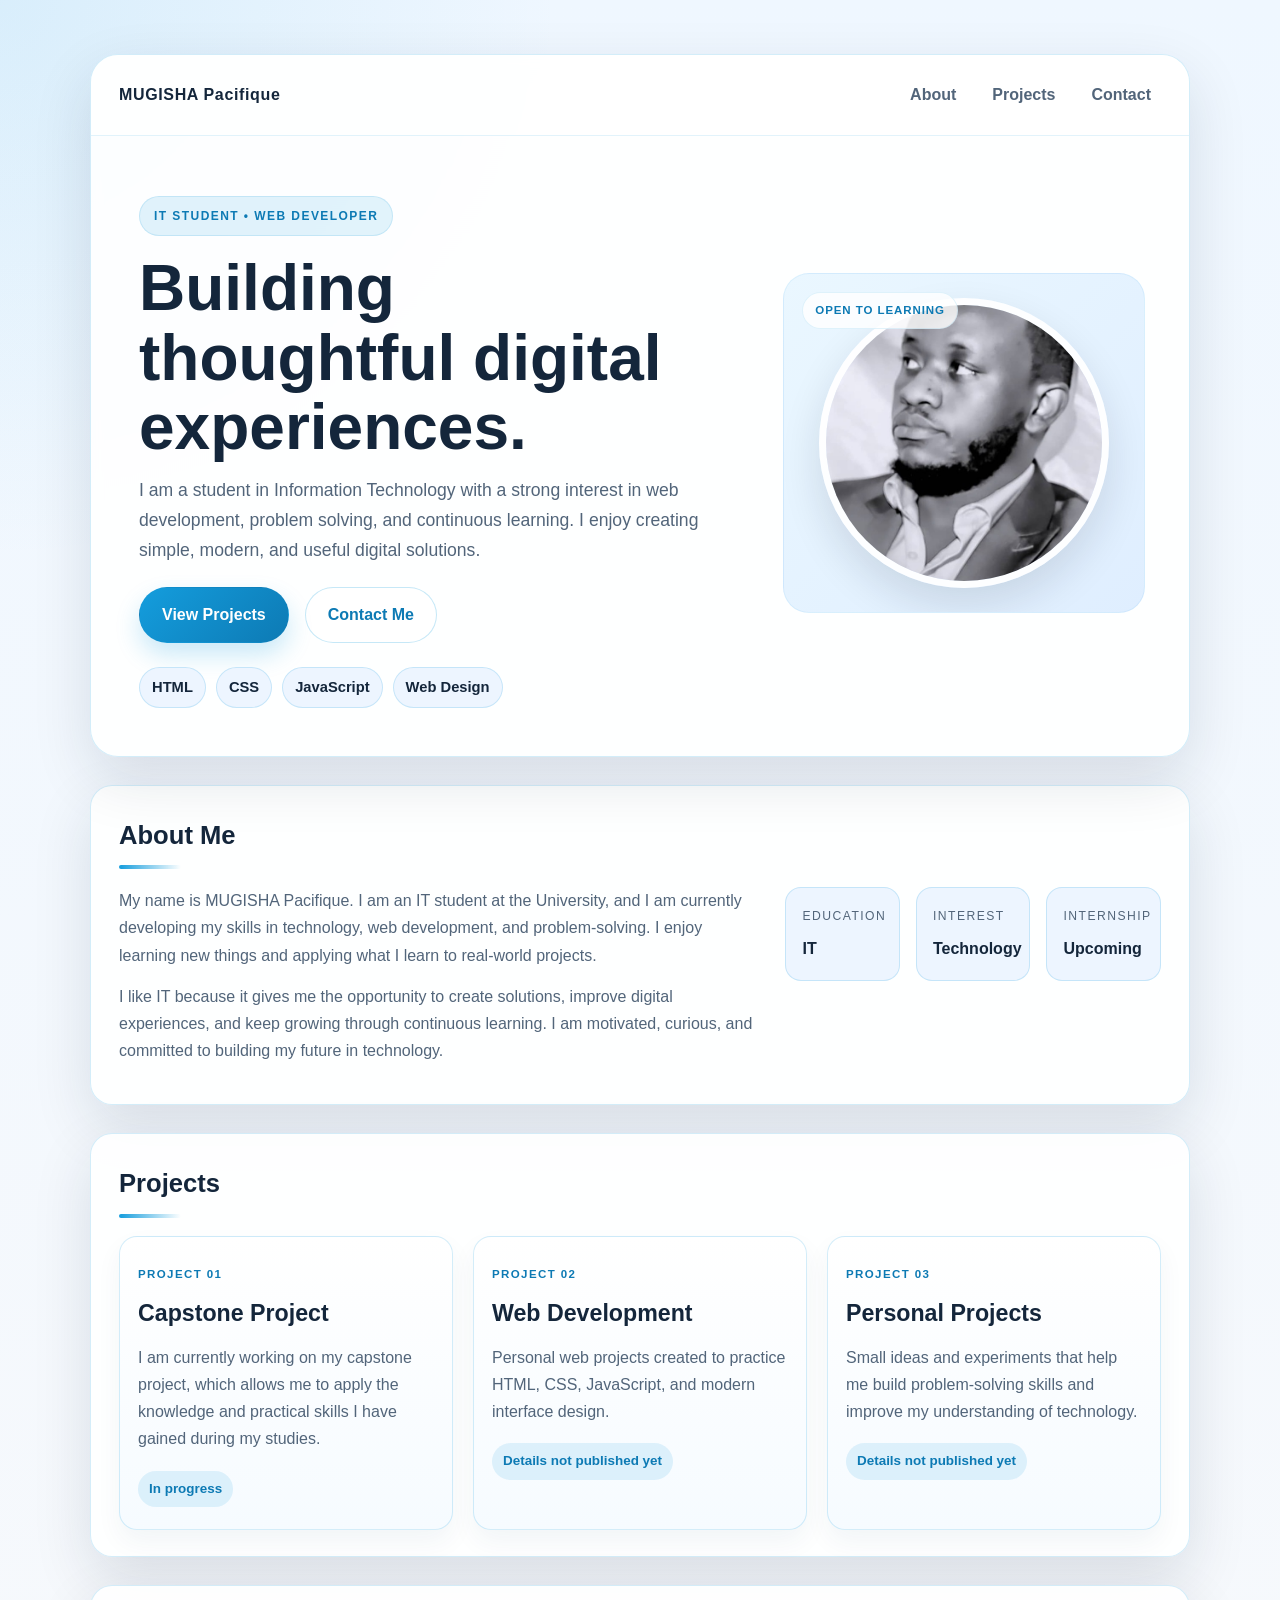
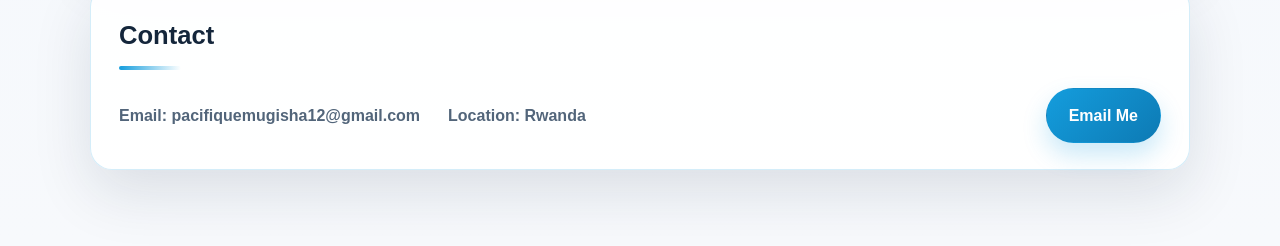
==== commit ca46a6cc: "Polish mobile layout and reduce motion" ====
--- a/index.html
+++ b/index.html
@@ -47,6 +47,27 @@
             color: var(--primary-strong);
         }
 
+        a:focus-visible {
+            outline: 3px solid var(--primary-strong);
+            outline-offset: 4px;
+        }
+
+        .skip-link {
+            position: fixed;
+            top: 12px;
+            left: 12px;
+            z-index: 10;
+            padding: 10px 14px;
+            border-radius: 6px;
+            background: var(--text);
+            color: #fff;
+            transform: translateY(-160%);
+        }
+
+        .skip-link:focus {
+            transform: translateY(0);
+        }
+
         .portfolio-shell {
             max-width: 1140px;
             margin: 36px auto;
@@ -88,6 +109,9 @@
             color: var(--muted);
             font-weight: 600;
             padding: 8px 10px;
+            min-height: 44px;
+            display: inline-flex;
+            align-items: center;
             border-radius: 999px;
             transition: all 0.2s ease;
         }
@@ -399,10 +423,50 @@
                 grid-template-columns: 1fr;
             }
         }
+
+        @media (max-width: 540px) {
+            .topbar {
+                padding: 14px 18px;
+            }
+
+            .nav-links {
+                gap: 2px;
+            }
+
+            .nav-links a {
+                padding: 8px;
+            }
+
+            .section {
+                padding: 22px 18px;
+            }
+
+            .profile-card {
+                min-height: 248px;
+                margin: 12px;
+            }
+
+            .profile-card img {
+                width: min(220px, 100%);
+                height: 220px;
+            }
+        }
+
+        @media (prefers-reduced-motion: reduce) {
+            *,
+            *::before,
+            *::after {
+                scroll-behavior: auto !important;
+                animation-duration: 0.01ms !important;
+                animation-iteration-count: 1 !important;
+                transition-duration: 0.01ms !important;
+            }
+        }
     </style>
 </head>
 
 <body>
+    <a class="skip-link" href="#main-content">Skip to main content</a>
     <div class="portfolio-shell">
         <header class="intro">
             <div class="topbar">
@@ -443,6 +507,7 @@
             </div>
         </header>
 
+        <main id="main-content">
         <section id="about" class="section about">
             <h2 class="section-heading">About Me</h2>
             <div class="about-grid">
@@ -522,6 +587,7 @@
                 <a href="mailto:pacifiquemugisha12@gmail.com" class="button primary">Email Me</a>
             </div>
         </section>
+        </main>
     </div>
 </body>
 
